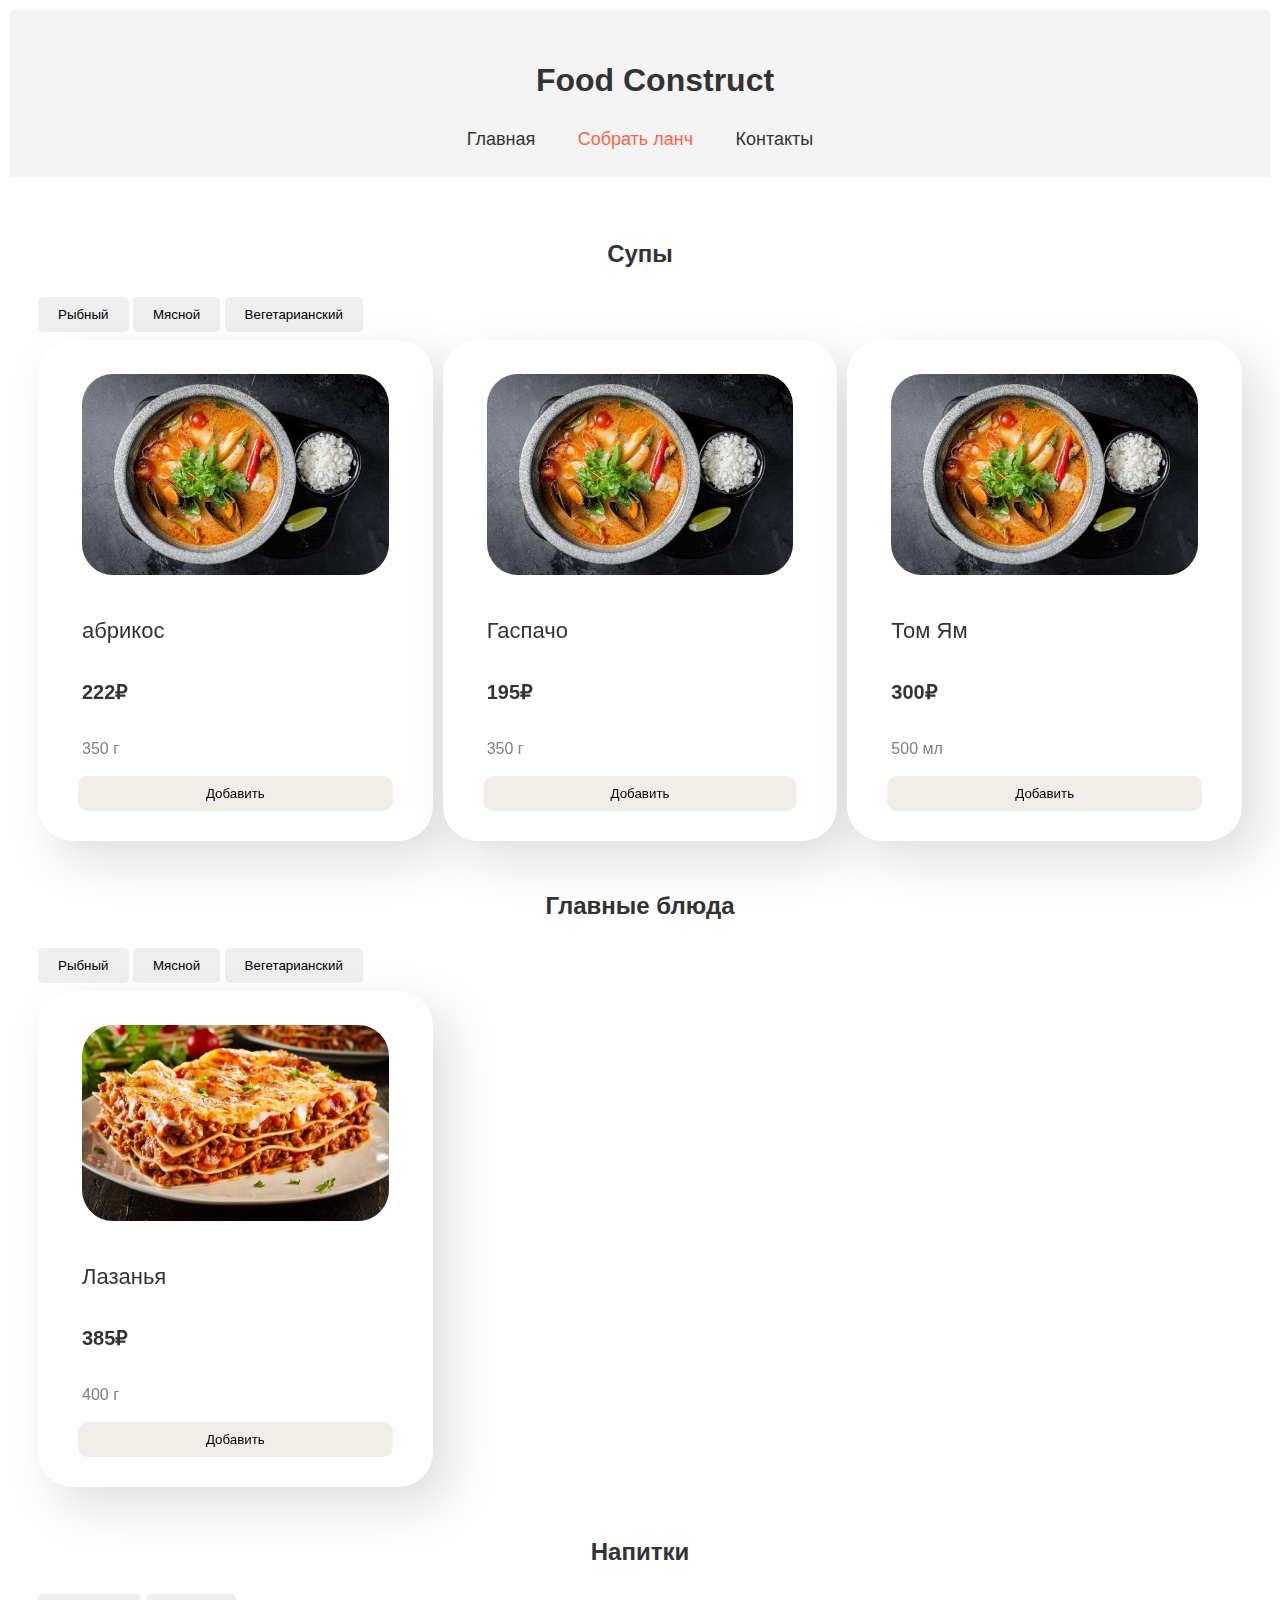
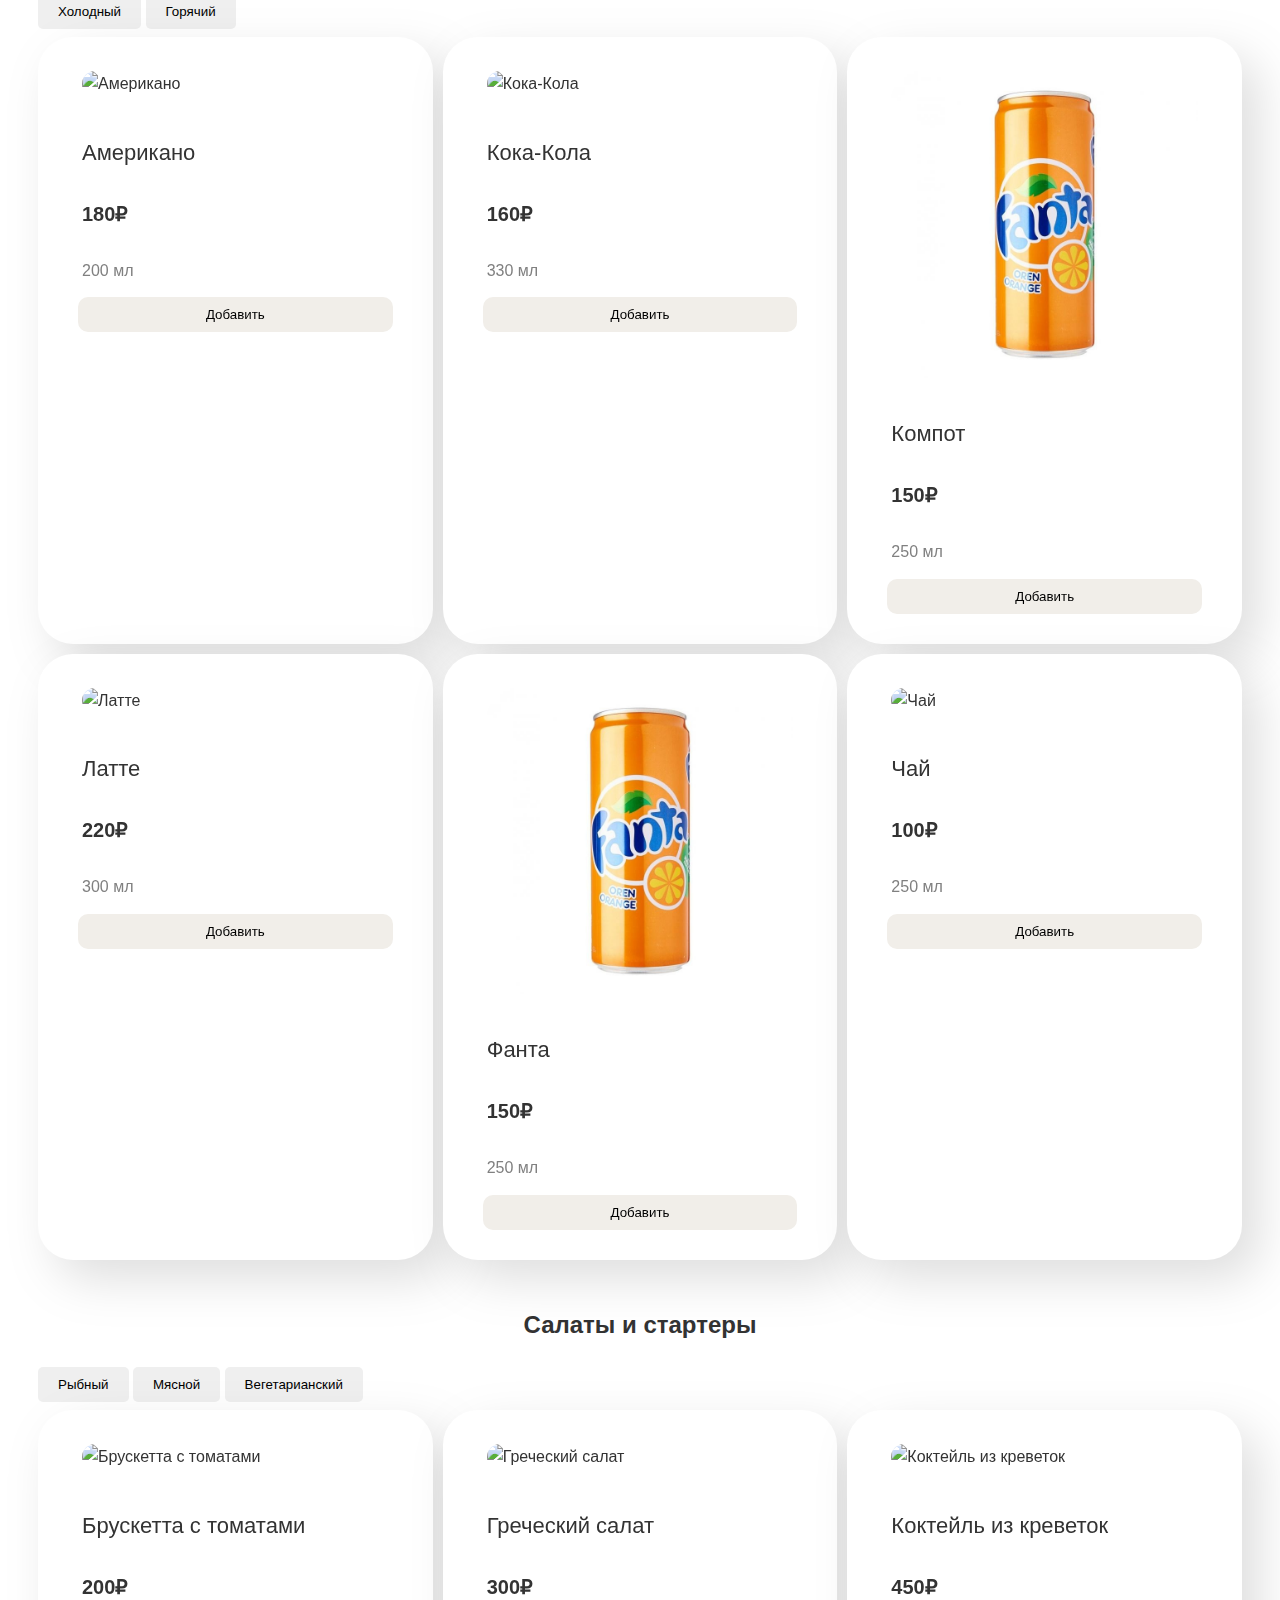
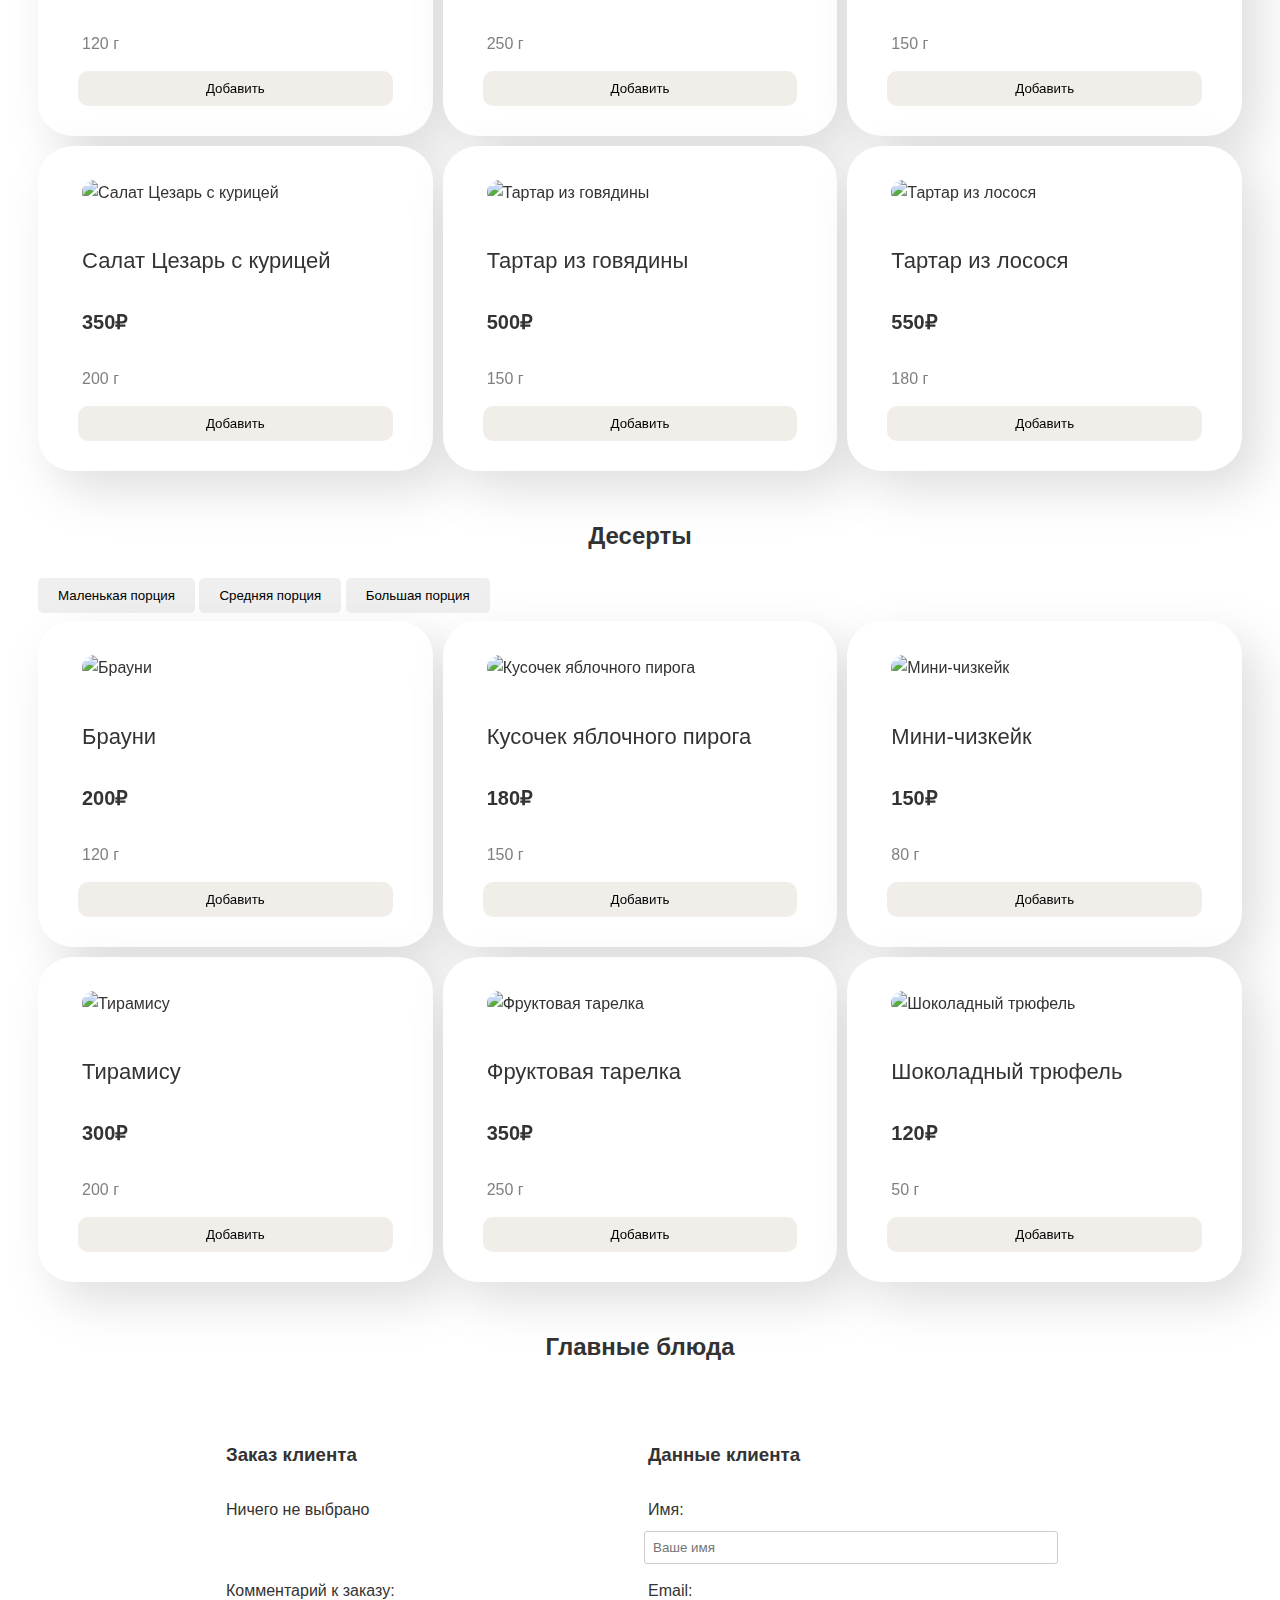
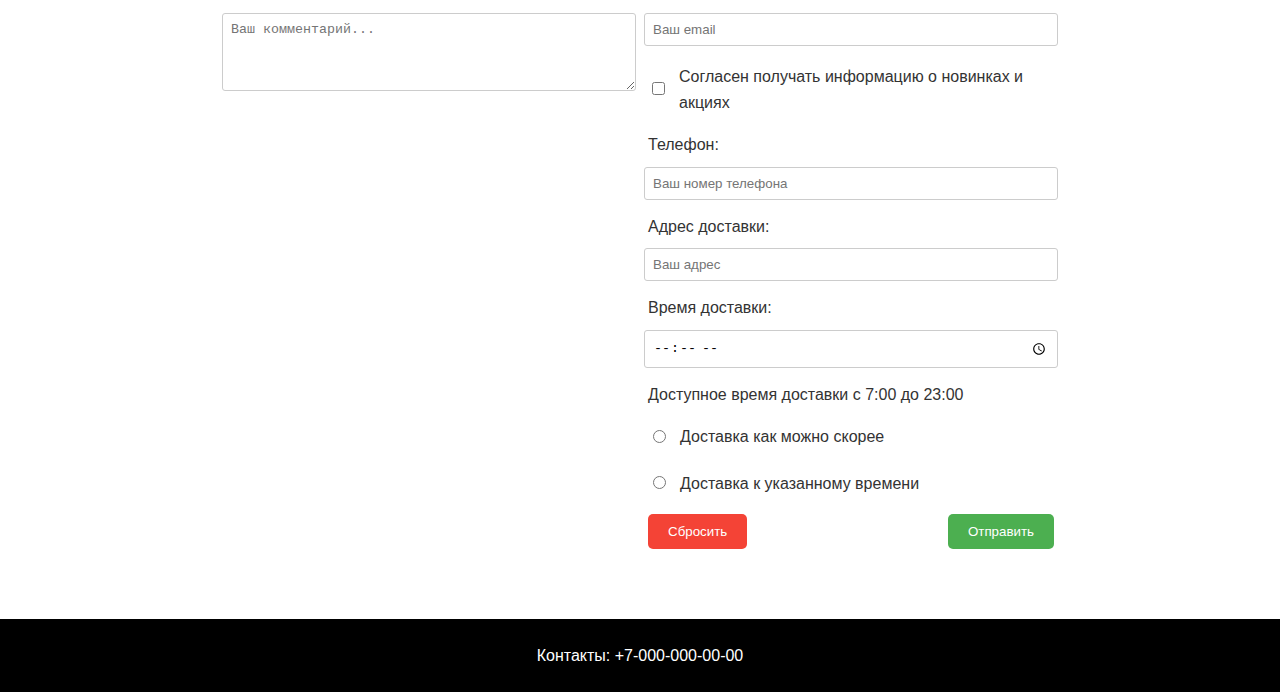
==== lunch.html @ 200b0cb9 "asd" ====
<!DOCTYPE html>
<html lang="ru">
<head>
    <meta charset="UTF-8">
    <meta name="viewport" content="width=device-width, initial-scale=1.0">
    <title>Собрать ланч - Food Construct</title>
    <link rel="stylesheet" href="./css/main.css"> <!-- Main styles -->
    <link rel="stylesheet" href="./css/lunch.css"> <!-- Additional styles for this page -->
    <link href="https://fonts.googleapis.com/css2?family=Roboto:wght@400;700&display=swap" rel="stylesheet">
</head>
<body>
    <script src="dishes.js" type="module"></script>
    <script src="lunch.js" type="module"></script>
<header>
    <h1>Food Construct</h1>
    <nav>
        <a href="index.html">Главная</a>
        <a href="lunch.html" id="active">Собрать ланч</a>
        <a href="#contacts">Контакты</a>
    </nav>
</header>

<main>
    <!-- Section with dishes -->
    <section>
        <h2>Супы</h2>
        <div id="soup-filters">
            <button class="filter-btn" data-kind="fish">Рыбный</button>
            <button class="filter-btn" data-kind="meat">Мясной</button>
            <button class="filter-btn" data-kind="veg">Вегетарианский</button>
        </div>
        <div id="soup-section" class="grid-container">
            <!-- Dishes will be dynamically inserted here -->
        </div>
    </section>

    <section>
        <h2>Главные блюда</h2>
        <div id="main-filters">
            <button class="filter-btn" data-kind="fish">Рыбный</button>
            <button class="filter-btn" data-kind="meat">Мясной</button>
            <button class="filter-btn" data-kind="veg">Вегетарианский</button>
        </div>
        <div id="main-section" class="grid-container">
            <!-- Dishes will be dynamically inserted here -->
        </div>
    </section>

    <section>
        <h2>Напитки</h2>
        <div id="drink-filters">
            <button class="filter-btn" data-kind="cold">Холодный</button>
            <button class="filter-btn" data-kind="hot">Горячий</button>
        </div>
        <div id="drink-section" class="grid-container">
            <!-- Dishes will be dynamically inserted here -->
        </div>
    </section>

    <section>
        <h2>Салаты и стартеры</h2>
        <div id="salad-starter-filters">
            <button class="filter-btn" data-kind="fish">Рыбный</button>
            <button class="filter-btn" data-kind="meat">Мясной</button>
            <button class="filter-btn" data-kind="veg">Вегетарианский</button>
        </div>
        <div id="salad-starter-section" class="grid-container">
            <!-- Dishes will be dynamically inserted here -->
        </div>
    </section>

    <section>
        <h2>Десерты</h2>
        <div id="dessert-filters">
            <button class="filter-btn" data-kind="small">Маленькая порция</button>
            <button class="filter-btn" data-kind="medium">Средняя порция</button>
            <button class="filter-btn" data-kind="large">Большая порция</button>
        </div>
        <div id="dessert-section" class="grid-container">
            <!-- Dishes will be dynamically inserted here -->
        </div>
    </section>

    <section>
        <h2>Главные блюда</h2>
        <div class="order-container">
            <form action="https://httpbin.org/post" method="POST">
                <div class="form-row">
                 <!-- Блок с заказом клиента -->
                    <div class="form-section">
                        <h3>Заказ клиента</h3>
                        <div id="empty-message">Ничего не выбрано</div>
                        <div class="form-section">
                            <label id="souplabel1">Суп</label>
                            <label id="souplabel">Блюдо не выбрано</label>
                         </div>
                        <div class="order-category">
                            <label id="mainlabel1">Главное</label>
                            <label id="mainlabel">Блюдо не выбрано</label>
                        </div>
                        <div class="order-category">
                            <label id="drinklabel1">Напиток</label>
                            <label id="drinklabel">Блюдо не выбрано</label>
                        </div>
                        <div class="order-category">
                            <label id="saladstarterlabel1">Салаты и Стартеры</label>
                            <label id="saladstarterlabel">Блюдо не выбрано</label>
                        </div>
                        <div class="order-category">
                            <label id="dessertlabel1">Десерты</label>
                            <label id="dessertlabel">Блюдо не выбрано</label>
                        </div>
                        <div class="order-summary">
                            <label id="totallabel">0₽</label>
                        </div>
                        <label for="comment">Комментарий к заказу:</label>
                        <textarea id="comment" name="comment" rows="4" placeholder="Ваш комментарий..."></textarea>
                    </div>            
           
                    <!-- Блок с данными клиента -->
                    <div class="form-section">
                        <h3>Данные клиента</h3>
                        
                        <label for="name">Имя:</label>
                        <input type="text" id="name" name="name" placeholder="Ваше имя" required>
                        
                        <label for="email">Email:</label>
                        <input type="email" id="email" name="email" placeholder="Ваш email" required>
        
                        <div class="checkbox-group">
                            <input type="checkbox" id="subscribe" name="subscribe">
                            <label for="subscribe">Согласен получать информацию о новинках и акциях</label>
                        </div>
        
                        <label for="phone">Телефон:</label>
                        <input type="tel" id="phone" name="phone" placeholder="Ваш номер телефона" required>
        
                        <label for="address">Адрес доставки:</label>
                        <input type="text" id="address" name="address" placeholder="Ваш адрес" required>
        
                        <label for="delivery_time">Время доставки:</label>
                        <input type="time" id="delivery_time" name="delivery_time">
                        <label for="delivery_time-limit">Доступное время доставки с 7:00 до 23:00</label>
                        <div class="checkbox-group">
                            <input type="radio" id="immediate" name="delivery_option" value="immediate" required>
                            <label for="immediate">Доставка как можно скорее</label>
                        </div>
        
                        <div class="checkbox-group">
                            <input type="radio" id="specific_time" name="delivery_option" value="specific" required>
                            <label for="specific_time">Доставка к указанному времени</label>
                        </div>
                        <!-- Кнопки -->
                        <div class="form-buttons">
                            <button type="reset" id="resetbutton">Сбросить</button>
                            <button type="submit">Отправить</button>
                        </div>
                    </div>
                </div>    
            </form>
        </div>
    </section>
</main>

<footer id="contacts">
    <p>Контакты: +7-000-000-00-00</p>
</footer>

</body>
</html>
---- css/main.css ----
/* Apply universal settings */
* {
    box-sizing: border-box;

    padding: 4px;
}
html{
    margin: 0px;
    padding: 0px;
}

/* Body settings */
body {
    font-family: 'Open Sans', sans-serif;
    font-size: 16px;
    color: #333;
    line-height: 1.6;
    margin: 0px;
    padding: 0px;
}

/* Header styling */
header {
    background-color: #f4f4f4;
    padding: 20px;
    text-align: center;
    margin: 10px;
}

header h1 {
    margin-bottom: 10px;
}

nav a {
    margin: 0 15px;
    text-decoration: none;
    font-size: 18px;
    color: #333;
}

nav a:hover {
    color: #ff6347;
}

/* Main content styling */
main {
    padding: 10px;
    margin: 10px;
}

/* Section styling */
section {
    margin-bottom: 40px;
    margin: 10px;
}
h1 {
    margin-left :30px;
}
 #active {
    color: tomato;
 }

h2 {
    margin-bottom: 15px;
}

/* Image styling */
img {
    width: 100%;
    height: auto;
    margin-bottom: 20px;
}

/* Table styling */
table {
    width: 100%;
    border-collapse: collapse;
}

th, td {
    padding: 10px;
    border: 1px solid #ddd;
    text-align: left;
}

th {
    background-color: #f4f4f4;
}

/* Footer styling */
footer {
    background-color: black;
    color: white;
    text-align: center;

}


footer a {
    color: white;
    text-decoration: none;
}

footer a:hover {
    text-decoration: underline;
}

/* Adaptation for screen widths ≤ 800px */
@media (max-width: 800px) {

  }

  /* Adaptation for screen widths ≤ 600px */
@media (max-width: 600px) {
    h1 {
        text-align: center; 
    }

    nav h3 {
        flex-direction: column; 
        align-items: center; 
    }

    nav a {
        font-size: 16pt; 
    }

    table {
        font-size: calc(100% - 2px); 
    }
}

 /* Adaptation for screen widths ≤ 400px */
@media (max-width: 400px) {
    table {
        font-size: calc(100% - 4px); 
    }
}
---- css/lunch.css ----
/* Grid for dishes */
.grid-container {
  display: grid;
  grid-template-columns: repeat(3, 1fr);
  gap: 10px;
}

/* Styles for individual dish */
.dish {
  display: flex;
  flex-direction: column;
  padding: 30px 40px;
  background-color: white;
  border-radius: 35px;
  cursor: pointer;
  filter: drop-shadow(17px 19px 24px rgba(0, 0, 0, 0.13));
  transition: border 0.3s, background-color 0.3s;
}

.dish img {
  width: 100%;
  border-radius: 35px;
}

.dish p {
  margin: 10px 0;
}

.dish .price {
  font-size: 20px;
  font-weight: bold;
}

.dish .name {
  font-size: 22px;
}

.dish .weight {
  color: gray;
}

.dish button {
  background-color: #f1eee9;
  padding: 10px 30px;
  border-radius: 10px;
  cursor: pointer;
  border: none;
}

.dish:hover {
  border: 2px solid tomato;
}

.dish:hover button {
  background-color: tomato;
}

/* Adaptation for screen widths ≤ 800px */
@media (max-width: 800px) {
  .grid-container {
      grid-template-columns: repeat(2, 1fr);
  }
}

/* Adaptation for screen widths ≤ 600px */
@media (max-width: 600px) {
  .grid-container {
      grid-template-columns: 1fr;
  }
}

/*----ORDER----*/
.order-container {
  max-width: 900px;
  margin: 0 auto;
  padding: 20px;
  border-radius: 5px;
}

h2 {
  text-align: center;
}

.form-row {
  display: flex;
  justify-content: space-between;
}

.form-section {
  flex: 1;
}

label {
  display: block;
  margin-bottom: 5px;
}

input, select, textarea {
  width: 100%;
  padding: 8px;
  margin-bottom: 10px;
  border: 1px solid #ccc;
  border-radius: 3px;
}

.checkbox-group {
  display: flex;
  align-items: center;
}

.checkbox-group input {
  width: auto;
  margin-right: 10px;
}

.form-buttons {
  display: flex;
  justify-content: space-between;
}

button {
  padding: 10px 20px;
  border: none;
  border-radius: 5px;
  cursor: pointer;
}

button[type="reset"] {
  background-color: #f44336;
  color: white;
}

button[type="submit"] {
  background-color: #4CAF50;
  color: white;
}

/* Медиа-запрос для экранов шириной <= 600px */
@media (max-width: 600px) {
  .form-row {
      flex-direction: column; /* Размещаем блоки вертикально */
  }
}
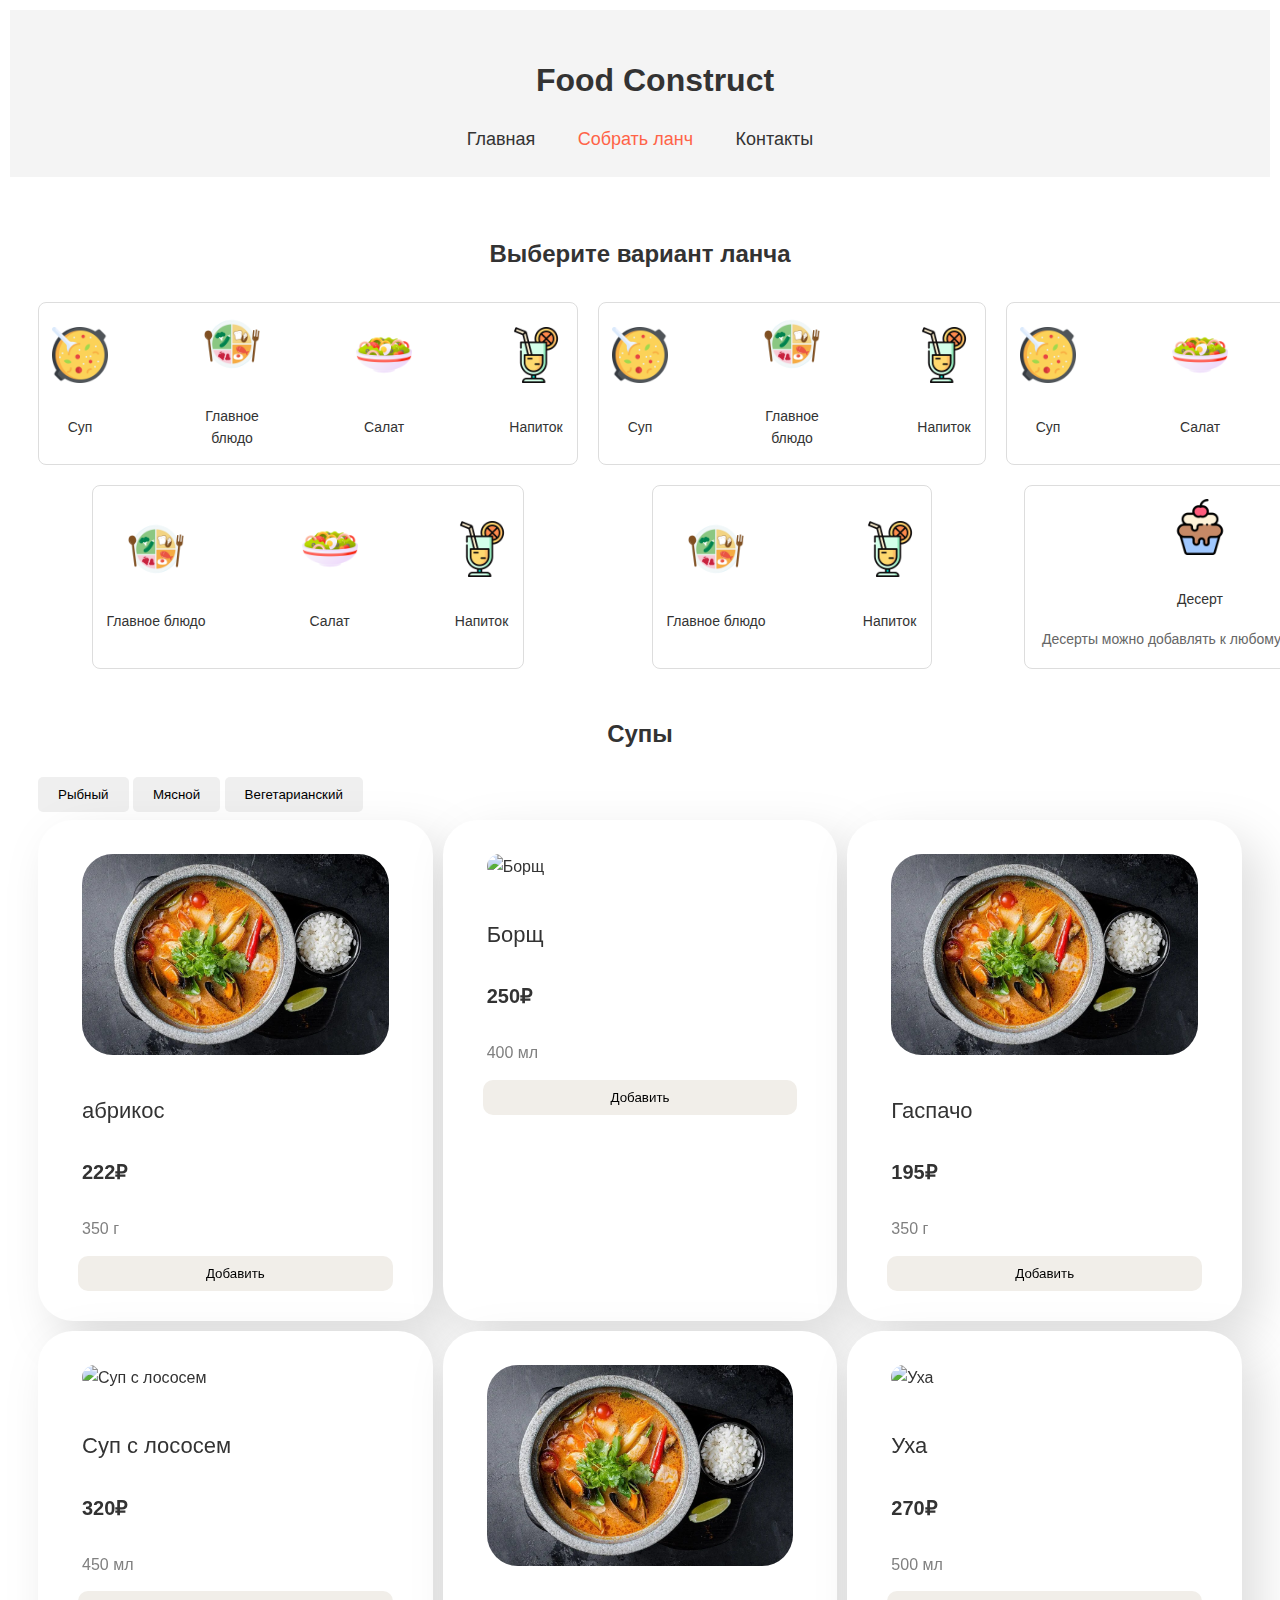
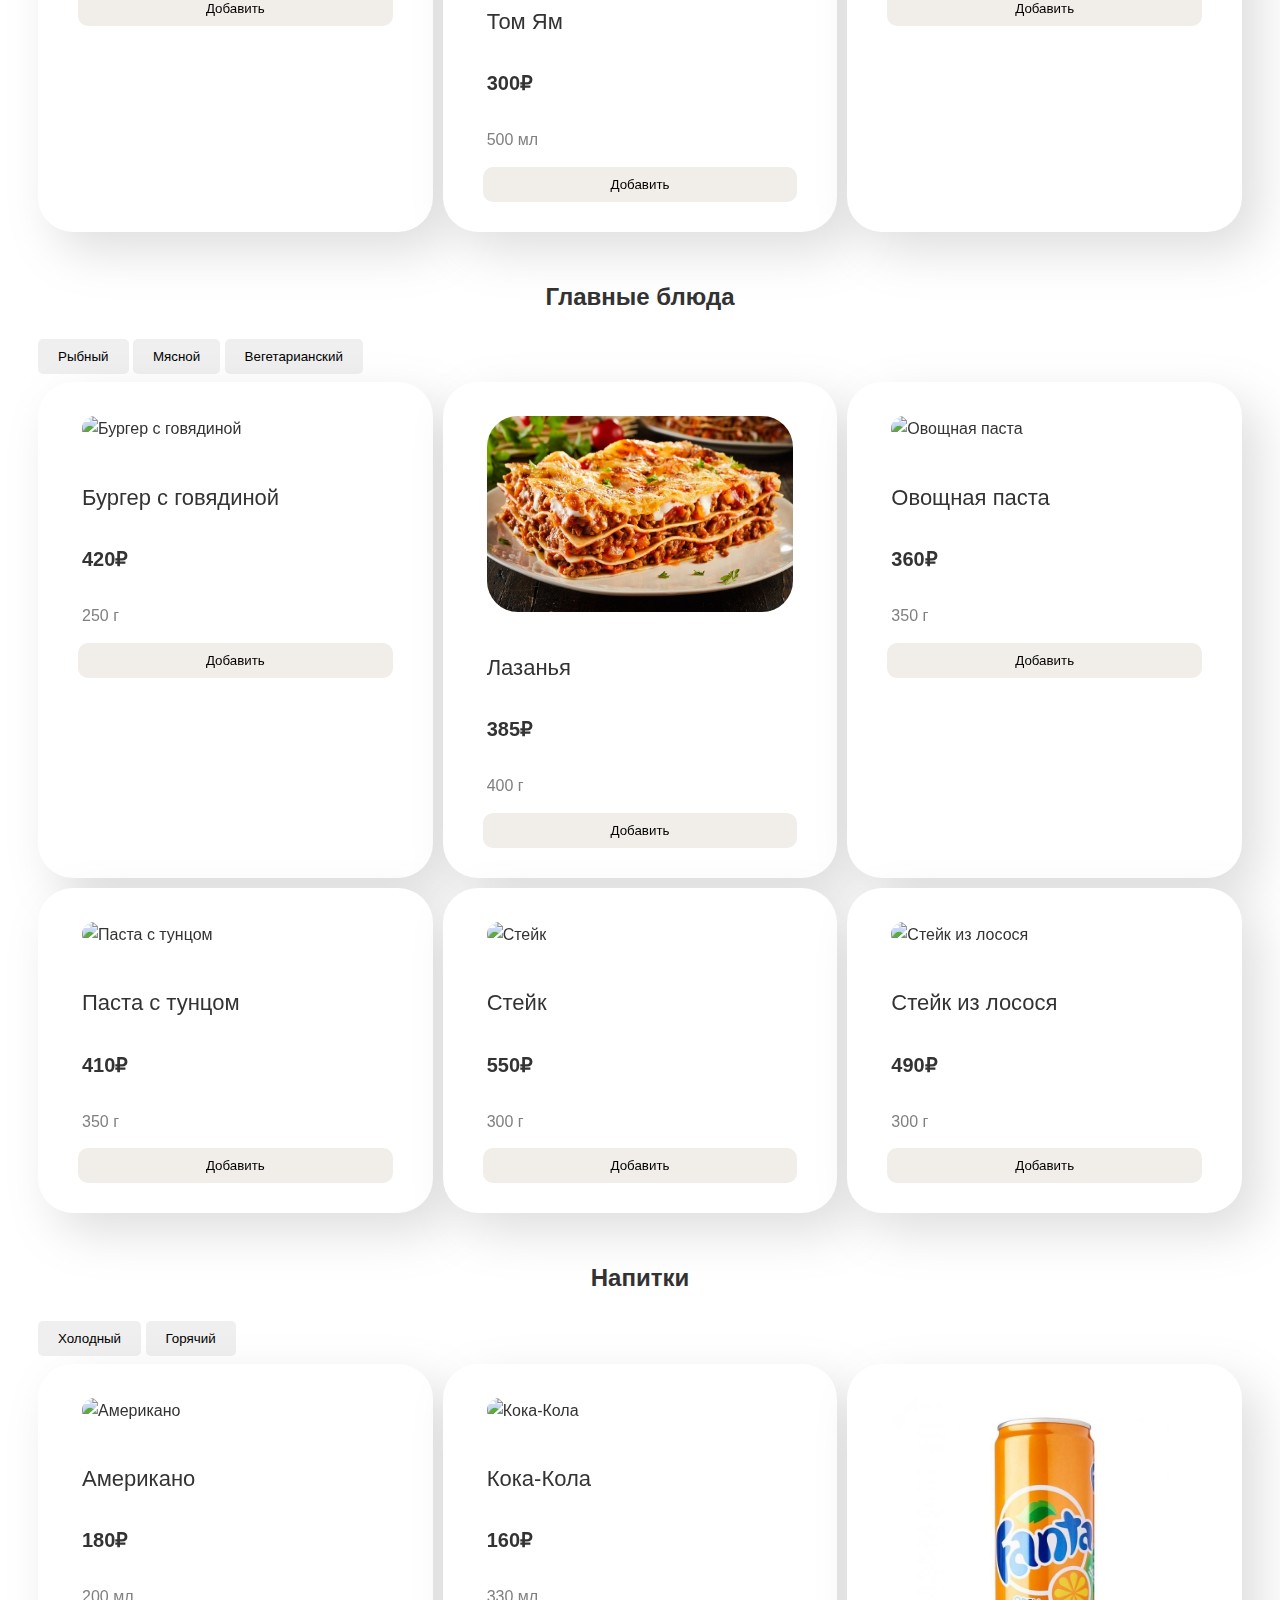
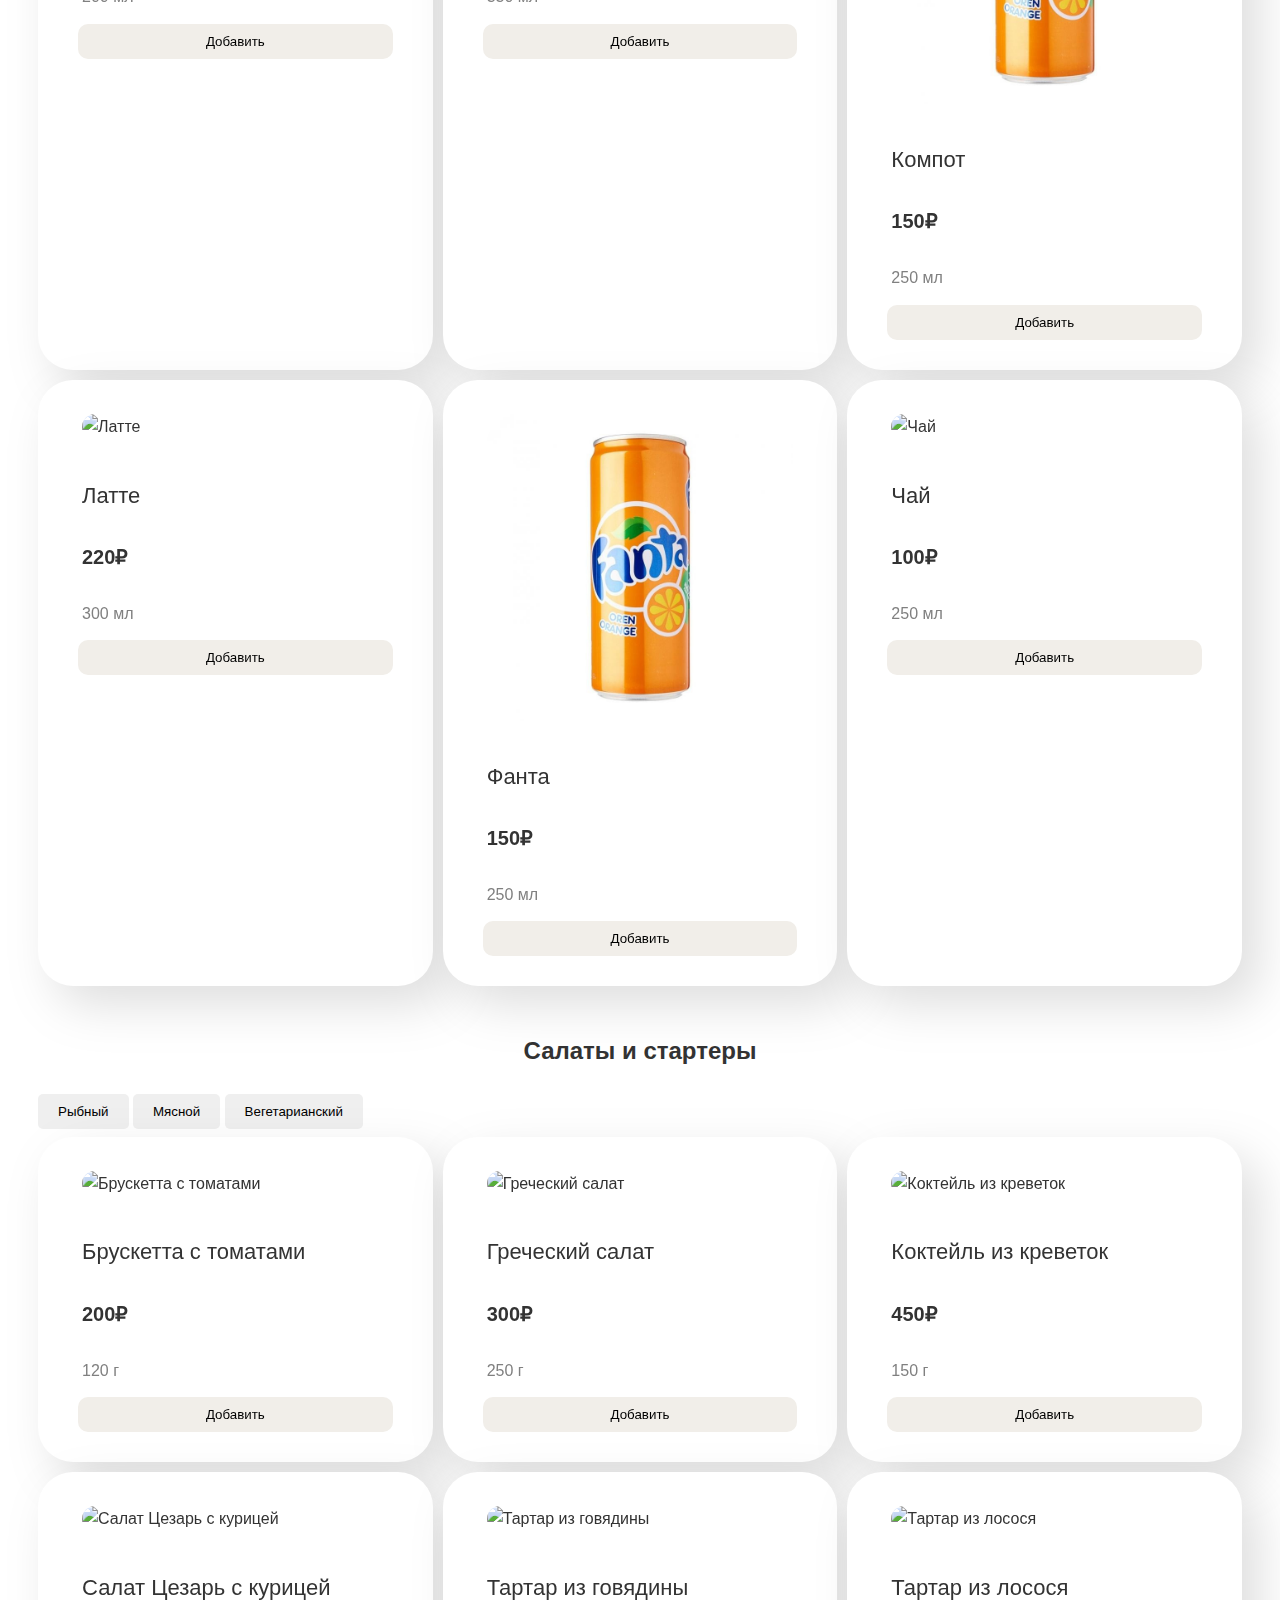
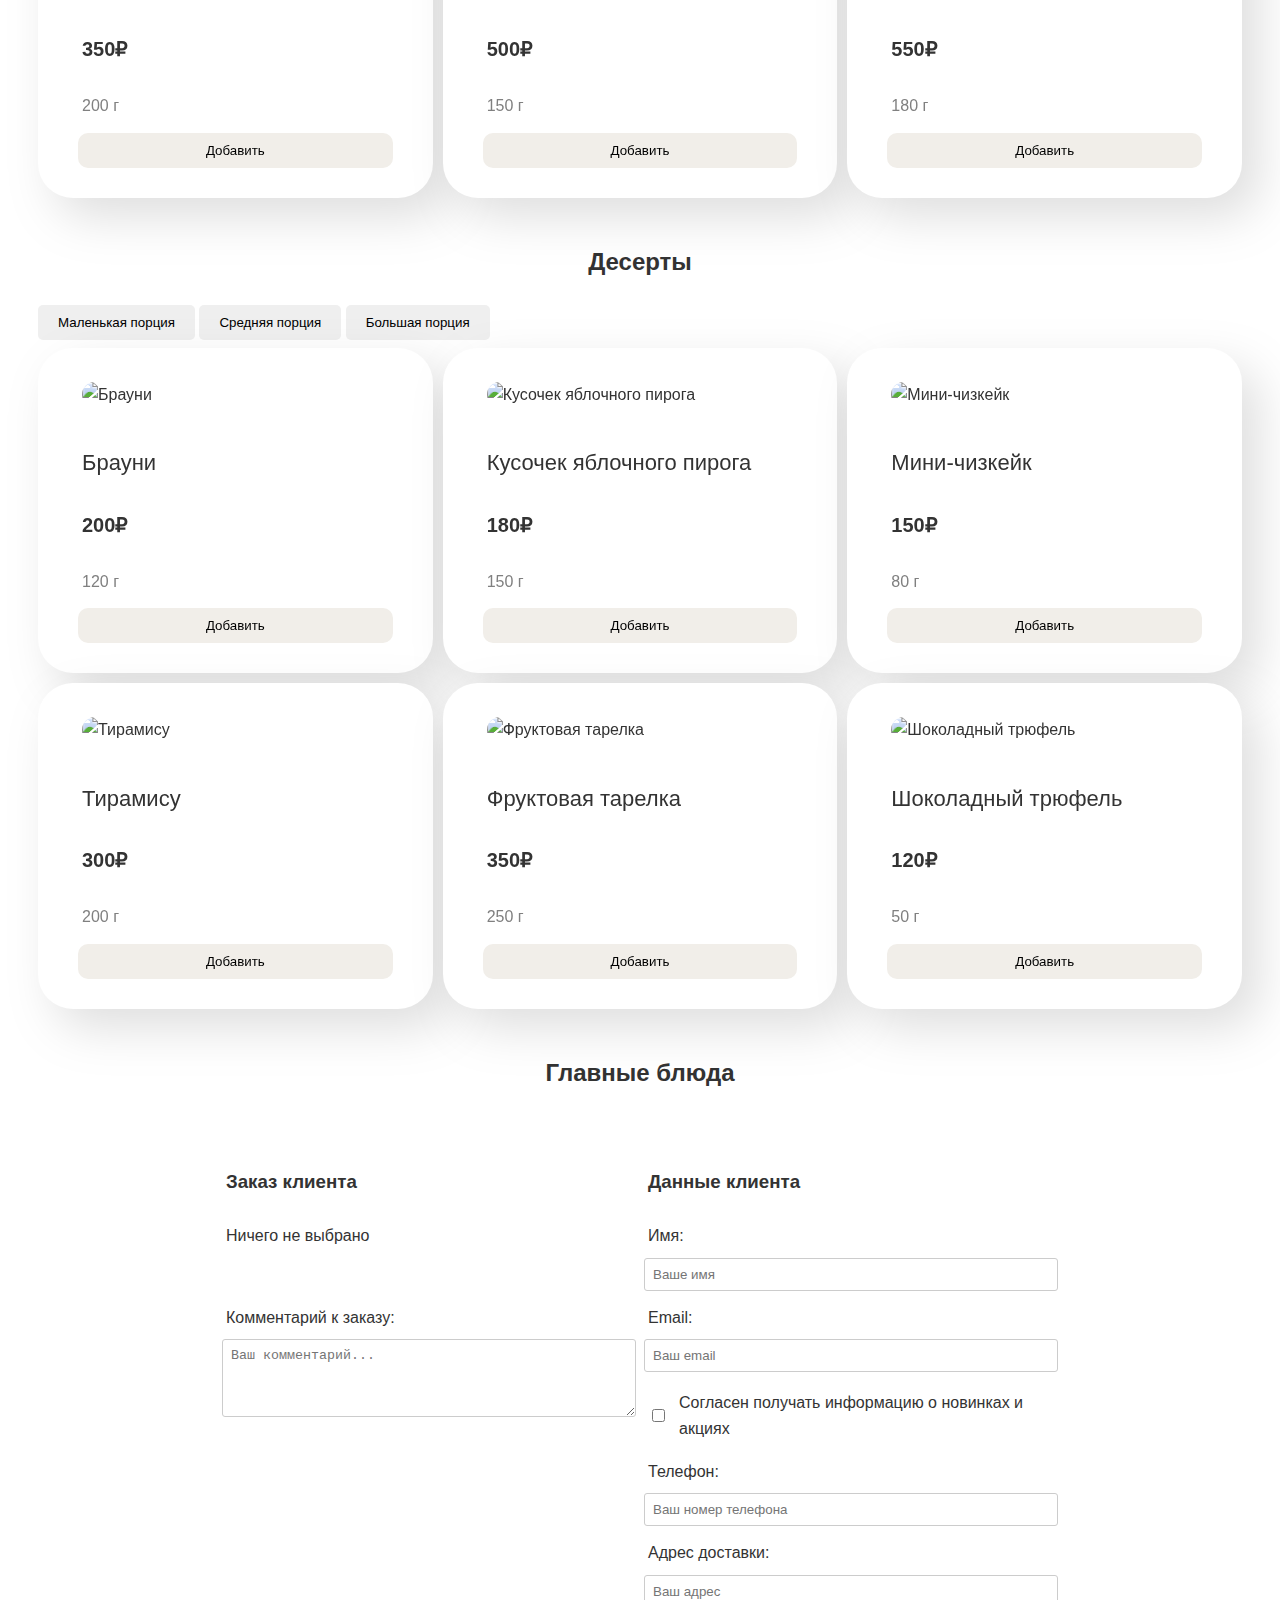
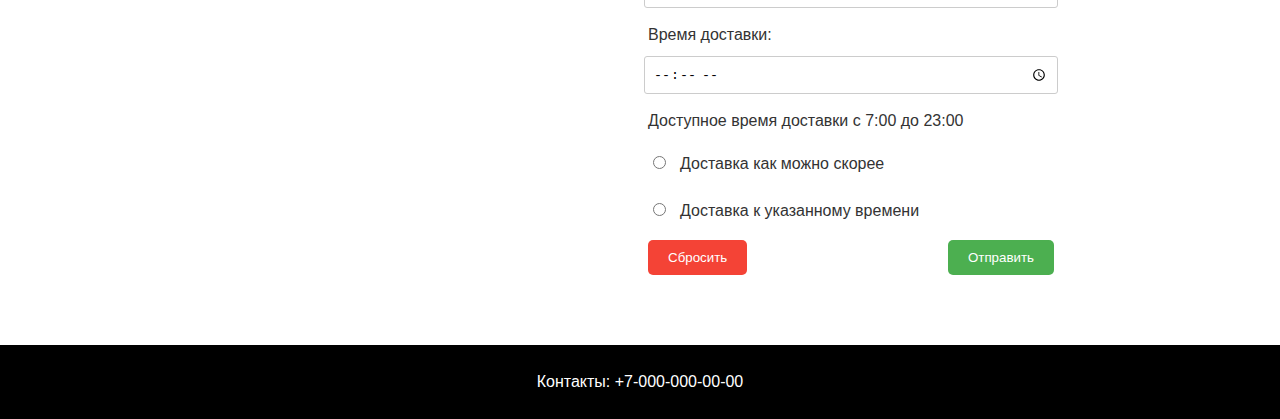
==== commit e29aeb66: "asd" ====
--- a/lunch.html
+++ b/lunch.html
@@ -6,11 +6,12 @@
     <title>Собрать ланч - Food Construct</title>
     <link rel="stylesheet" href="./css/main.css"> <!-- Main styles -->
     <link rel="stylesheet" href="./css/lunch.css"> <!-- Additional styles for this page -->
+    <link rel="stylesheet" href="./css/lunch_combo.css">
     <link href="https://fonts.googleapis.com/css2?family=Roboto:wght@400;700&display=swap" rel="stylesheet">
 </head>
 <body>
-    <script src="dishes.js" type="module"></script>
-    <script src="lunch.js" type="module"></script>
+    <script src="./dishes.js" type="module"></script>
+    <script src="./lunch.js" type="module"></script>
 <header>
     <h1>Food Construct</h1>
     <nav>
@@ -21,6 +22,102 @@
 </header>
 
 <main>
+
+    <section id="lunch-options">
+        <h2 class="lunch-text">Выберите вариант ланча</h2>
+        <!-- Grid-контейнер с вариантами ланчей -->
+        <div class="lunch-options-grid">
+          <!-- Вариант ланча 1 -->
+          <div class="lunch-option">
+            <div class="dish-option">
+              <img src="./images/hot_dish.png" alt="Суп">
+              <p>Суп</p>
+            </div>
+            <div class="dish-option">
+              <img src="../images/main_dish.png" alt="Главное блюдо">
+              <p>Главное блюдо</p>
+            </div>
+            <div class="dish-option">
+              <img src="../images/veg_dish.png" alt="Салат">
+              <p>Салат</p>
+            </div>
+            <div class="dish-option">
+              <img src="../images/drink_dish.png" alt="Напиток">
+              <p>Напиток</p>
+            </div>
+          </div>
+  
+          <!-- Вариант ланча 2 -->
+          <div class="lunch-option">
+            <div class="dish-option">
+              <img src="./images/hot_dish.png" alt="Суп">
+              <p>Суп</p>
+            </div>
+            <div class="dish-option">
+              <img src="./images/main_dish.png" alt="Главное блюдо">
+              <p>Главное блюдо</p>
+            </div>
+            <div class="dish-option">
+              <img src="./images/drink_dish.png" alt="Напиток">
+              <p>Напиток</p>
+            </div>
+          </div>
+          <!-- Вариант ланча 3 -->
+          <div class="lunch-option">
+            <div class="dish-option">
+              <img src="./images/hot_dish.png" alt="Суп">
+              <p>Суп</p>
+            </div>
+            <div class="dish-option">
+              <img src="./images/veg_dish.png" alt="Салат">
+              <p>Салат</p>
+            </div>
+            <div class="dish-option">
+              <img src="./images/drink_dish.png" alt="Напиток">
+              <p>Напиток</p>
+            </div>
+          </div>
+          <!-- Вариант ланча 4 -->
+          <div class="lunch-option">
+            <div class="dish-option">
+              <img src="./images/main_dish.png" alt="Главное блюдо">
+              <p>Главное блюдо</p>
+            </div>
+            <div class="dish-option">
+              <img src="./images/veg_dish.png" alt="Салат">
+              <p>Салат</p>
+            </div>
+            <div class="dish-option">
+              <img src="./images/drink_dish.png" alt="Напиток">
+              <p>Напиток</p>
+            </div>
+          </div>
+          <!-- Вариант ланча 5 -->
+          <div class="lunch-option">
+            <div class="dish-option">
+              <img src="./images/main_dish.png" alt="Главное блюдо">
+              <p>Главное блюдо</p>
+            </div>
+            <div class="dish-option">
+              <img src="./images/drink_dish.png" alt="Напиток">
+              <p>Напиток</p>
+            </div>
+          </div>
+          <!-- Вариант ланча 6 -->
+          <div class="lunch-option">
+            <div class="dish-option">
+              <img src="./images/desert_dish.png" alt="Главное блюдо">
+              <p>Десерт</p>
+              <div class="dessert-info">
+                <p>Десерты можно добавлять к любому виду ланча</p>
+              </div>
+            </div>
+          </div>
+  
+        </div>
+  
+    </section>
+
     <!-- Section with dishes -->
     <section>
         <h2>Супы</h2>
--- a/css/main.css
+++ b/css/main.css
@@ -1,7 +1,6 @@
 /* Apply universal settings */
 * {
     box-sizing: border-box;
-
     padding: 4px;
 }
 html{
--- a/css/lunch.css
+++ b/css/lunch.css
@@ -68,7 +68,12 @@
       grid-template-columns: 1fr;
   }
 }
-
+/* Медиа-запрос для экранов шириной <= 600px */
+@media (max-width: 600px) {
+  .form-row {
+      flex-direction: column; /* Размещаем блоки вертикально */
+  }
+}
 /*----ORDER----*/
 .order-container {
   max-width: 900px;
@@ -135,10 +140,5 @@
   color: white;
 }
 
-/* Медиа-запрос для экранов шириной <= 600px */
-@media (max-width: 600px) {
-  .form-row {
-      flex-direction: column; /* Размещаем блоки вертикально */
-  }
-}
 
+
--- a/css/lunch_combo.css
+++ b/css/lunch_combo.css
@@ -0,0 +1,132 @@
+/* Контейнер для всех вариантов ланчей */
+.lunch-options-grid {
+    display: grid;
+    grid-template-columns: repeat(3, 1fr); /* Сетка из 3 колонок */
+    gap: 20px; /* Расстояние между блоками */
+    justify-items: center; /* Центрирование блоков в сетке */
+    margin-top: 20px;
+}
+
+/* Блок каждого варианта ланча */
+.lunch-option {
+    display: flex;
+    align-items: center;
+    gap: 80px; /* Расстояние между блюдами */
+    padding: 5px;
+    border: 1px solid #ddd;
+    border-radius: 8px;
+}
+.lunch-text {
+    text-align: center;
+}
+
+/* Блок для каждого блюда */
+.dish-option {
+    display: flex;
+    flex-direction: column; /* Вертикальное расположение иконки и подписи */
+    align-items: center;
+    text-align: center;
+}
+
+/* Изображения блюд */
+.dish-option img {
+    width: 64px; /* Фиксированный размер изображений */
+    height: 64px;
+    transition: transform 0.3s ease;
+}
+
+.dish-option img:hover {
+    transform: scale(1.2); /* Увеличение изображения при наведении */
+}
+
+/* Подпись под изображением */
+.dish-option p {
+    margin-top: 5px;
+    margin-bottom: 1px;
+    font-size: 14px;
+}
+
+/* Информация о десертах */
+.dessert-info p {
+    font-size: 14px;
+    text-align: center;
+    color: #666;
+}
+/* CSS для уведомлений*/
+#notification-text{
+    margin-bottom: 30px;
+    margin-top: 20px;
+    white-space: pre-line;
+}
+
+#notification {
+    position: fixed;
+    top: 50%;
+    left: 50%;
+    transform: translate(-50%, -50%);
+    background-color: rgba(0, 0, 0, 0.7);
+    padding: 20px;
+    border-radius: 5px;
+    z-index: 1000;
+    color: white;
+    text-align: center; /* Центрирование текста */
+}
+
+#notification.hidden {
+    display: none;
+}
+
+#notification-button {
+    /* Стили для кнопки */
+    padding: 10px 20px;
+    border: none;
+    border-radius: 5px;
+    background-color: #4CAF50; /* Зеленый */
+    color: white;
+    cursor: pointer;
+    transition: background-color 0.3s ease, color 0.3s ease; /* Плавный переход */
+}
+#notification-button:hover {
+    background-color: #3e8e41; /* Более темный зеленый при наведении */
+}
+/* style.css */
+#notification {
+    max-width: 90%; /* Адаптивная ширина */
+    box-sizing: border-box;  /* Чтобы padding не увеличивал общую ширину */
+}
+
+body.noscroll { /* Новый стиль для body */
+    overflow: hidden; /* Отключаем прокрутку */
+}
+
+
+/* Медиа-запрос для экранов шириной 800px и меньше */
+@media (max-width: 800px) {
+    .lunch-options-grid {
+        grid-template-columns: 1fr; /* Одна колонка */
+        gap: 10px;
+    }
+    .lunch-option {
+        flex-direction: column; /* Вертикальное расположение блюд */
+        gap: 20px;
+    }
+}
+
+/* Медиа-запрос для экранов шириной 600px и меньше */
+@media (max-width: 600px) {
+    .lunch-options-grid {
+        grid-template-columns: 1fr; /* Одна колонка */
+        gap: 8px;
+    }
+    .lunch-option {
+        flex-direction: column; /* Вертикальное расположение блюд */
+        gap: 15px;
+    }
+    .dish-option img {
+        width: 48px; /* Уменьшенные изображения */
+        height: 48px;
+    }
+    .dish-option p {
+        font-size: 12px; /* Меньший шрифт */
+    }
+}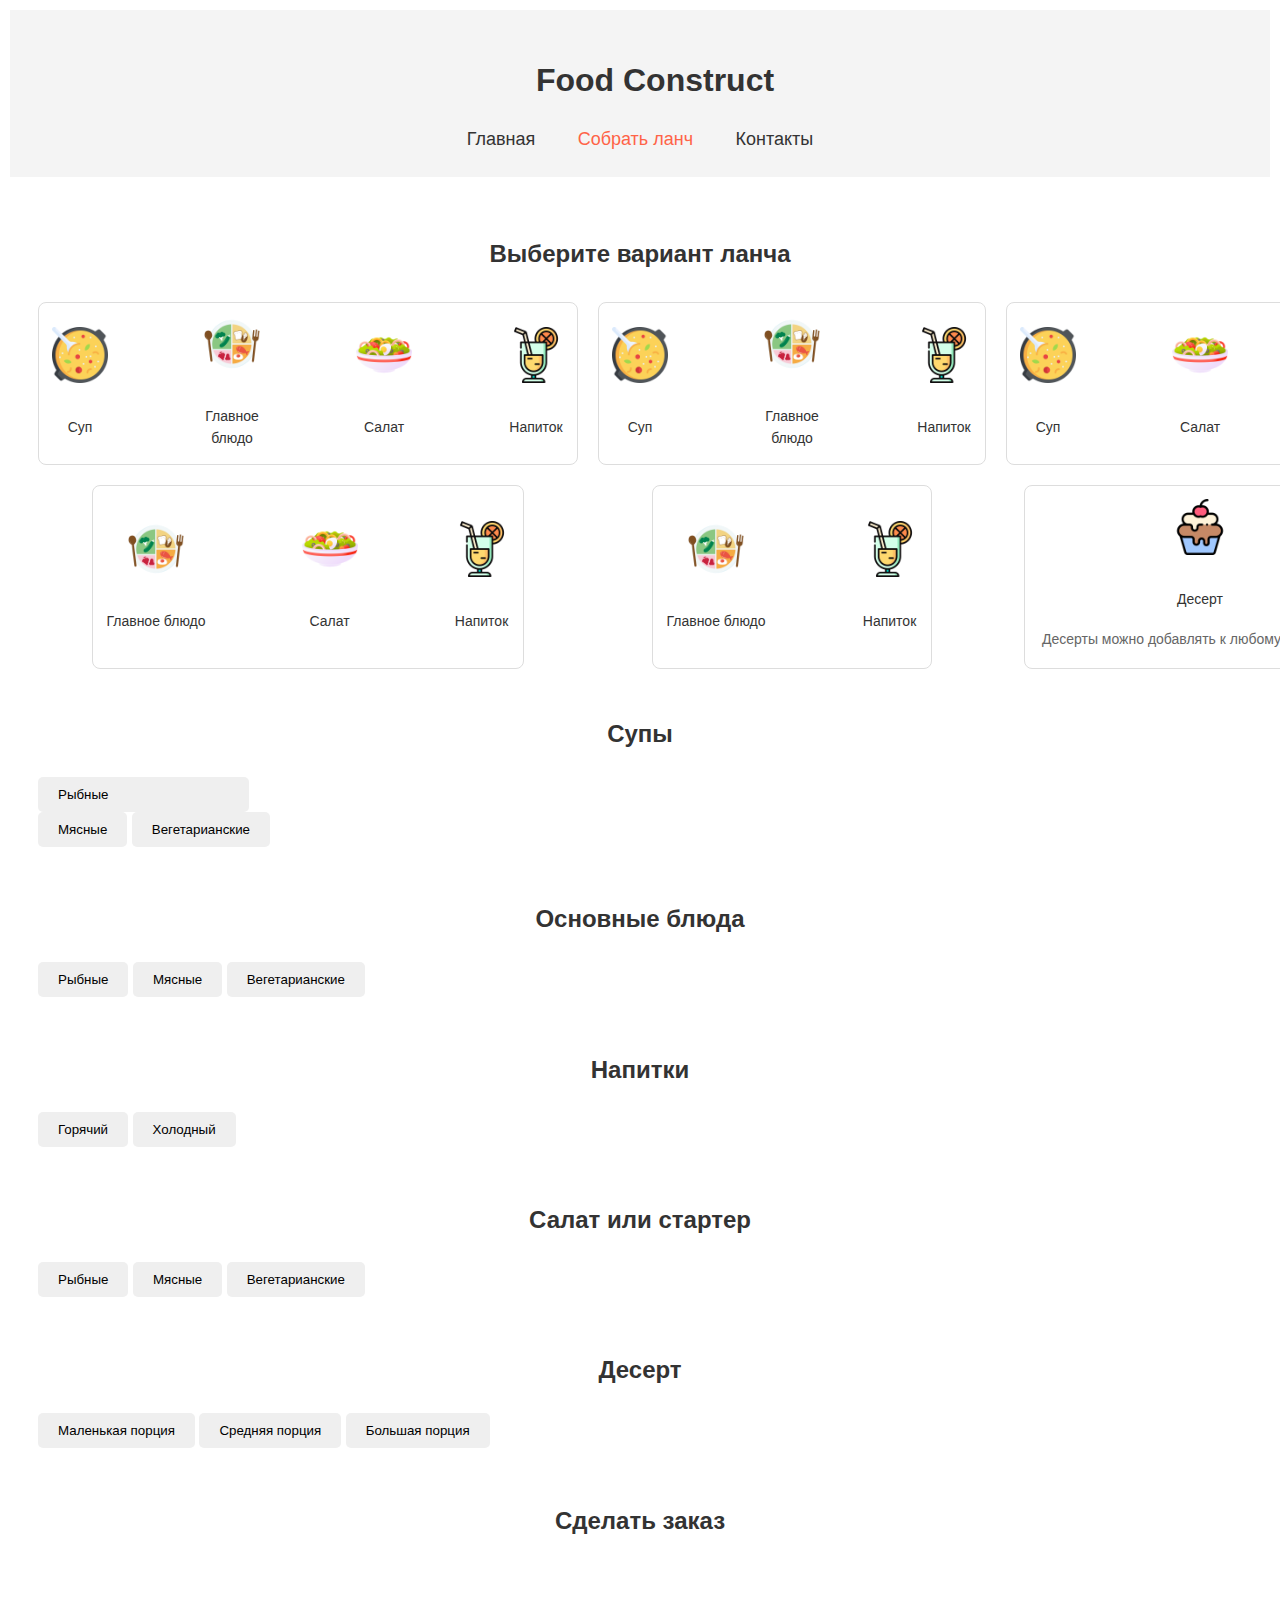
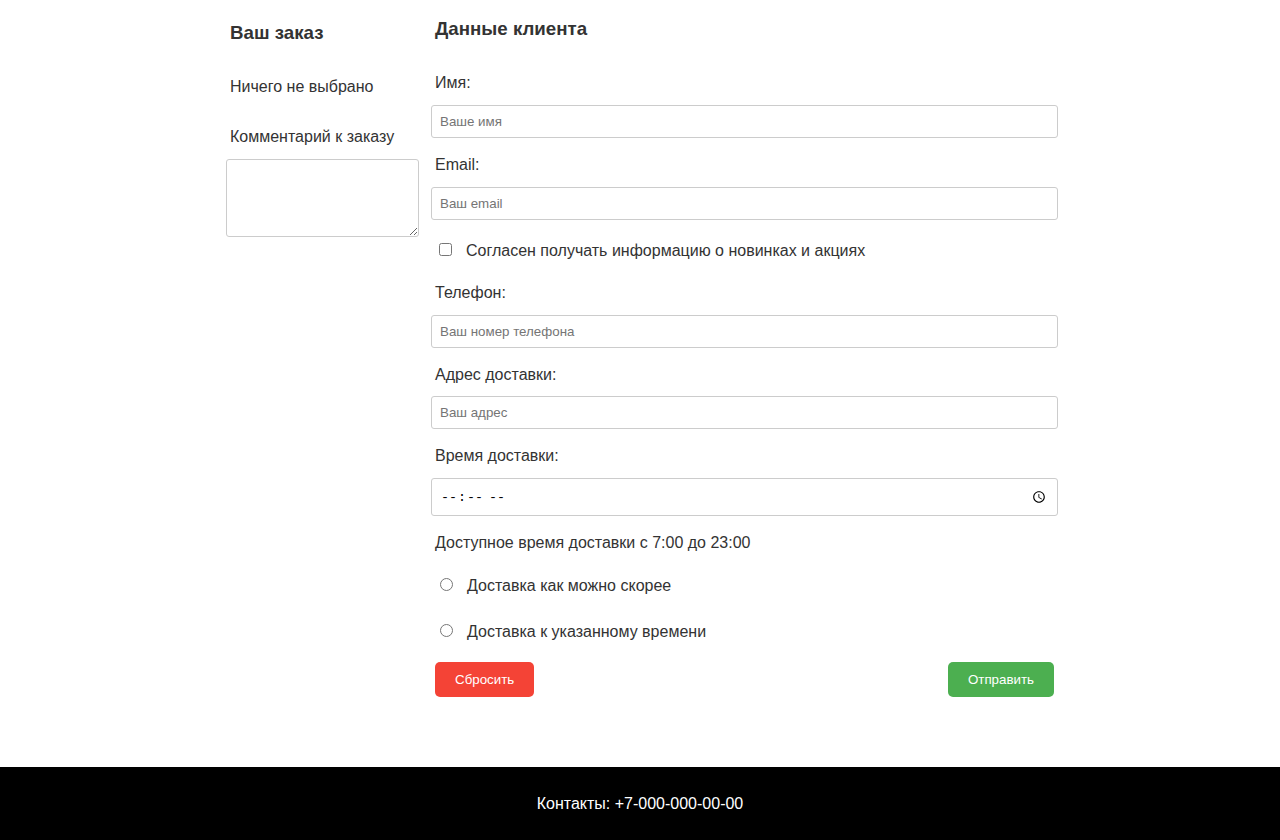
==== commit 3fc7c369: "lab6" ====
--- a/lunch.html
+++ b/lunch.html
@@ -8,10 +8,11 @@
     <link rel="stylesheet" href="./css/lunch.css"> <!-- Additional styles for this page -->
     <link rel="stylesheet" href="./css/lunch_combo.css">
     <link href="https://fonts.googleapis.com/css2?family=Roboto:wght@400;700&display=swap" rel="stylesheet">
+    <script src="./test.js" type="text/javascript"></script>
+    <script src="./test2.js" type="text/javascript"></script>
 </head>
 <body>
-    <script src="./dishes.js" type="module"></script>
-    <script src="./lunch.js" type="module"></script>
+  <!-- <script src="./dishes.js" type="module"></script> --> 
 <header>
     <h1>Food Construct</h1>
     <nav>
@@ -119,100 +120,77 @@
     </section>
 
     <!-- Section with dishes -->
+    <section id="soups">
+        <h2>Супы</h2>
+        <div class="filters">
+          <button class="filter-btn grid-container" data-kind="fish">Рыбные</button>
+          <button class="filter-btn" data-kind="meat">Мясные</button>
+          <button class="filter-btn" data-kind="veg">Вегетарианские</button>
+        </div>
+        <div class="dishes  grid-container">
+        </div>
+      </section>
+
+      <section id="main_dishes">
+        <h2>Основные блюда</h2>
+        <div class="filters">
+          <button class="filter-btn" data-kind="fish">Рыбные</button>
+          <button class="filter-btn" data-kind="meat">Мясные</button>
+          <button class="filter-btn" data-kind="veg">Вегетарианские</button>
+        </div>
+        <div class="dishes  grid-container">
+        </div>
+      </section>
+
+      <section id="drinks">
+        <h2>Напитки</h2>
+        <div class="filters">
+          <button class="filter-btn" data-kind="hot">Горячий</button>
+          <button class="filter-btn" data-kind="cold">Холодный</button>
+        </div>
+        <div class="dishes grid-container">
+    
+        </div>
+      </section>
+
+    <section id="salad_starter">
+        <h2>Салат или стартер</h2>
+        <div class="filters">
+          <button class="filter-btn" data-kind="fish">Рыбные</button>
+          <button class="filter-btn" data-kind="meat">Мясные</button>
+          <button class="filter-btn" data-kind="veg">Вегетарианские</button>
+        </div>
+        <div class="dishes grid-container">
+        </div>
+      </section>
+
+      <section id="desert">
+        <h2>Десерт</h2>
+        <div class="filters">
+          <button class="filter-btn" data-kind="small">Маленькая порция</button>
+          <button class="filter-btn" data-kind="medium">Средняя порция</button>
+          <button class="filter-btn" data-kind="large">Большая порция</button>
+        </div>
+        <div class="dishes grid-container">
+        </div>
+      </section>
+
     <section>
-        <h2>Супы</h2>
-        <div id="soup-filters">
-            <button class="filter-btn" data-kind="fish">Рыбный</button>
-            <button class="filter-btn" data-kind="meat">Мясной</button>
-            <button class="filter-btn" data-kind="veg">Вегетарианский</button>
-        </div>
-        <div id="soup-section" class="grid-container">
-            <!-- Dishes will be dynamically inserted here -->
-        </div>
-    </section>
-
-    <section>
-        <h2>Главные блюда</h2>
-        <div id="main-filters">
-            <button class="filter-btn" data-kind="fish">Рыбный</button>
-            <button class="filter-btn" data-kind="meat">Мясной</button>
-            <button class="filter-btn" data-kind="veg">Вегетарианский</button>
-        </div>
-        <div id="main-section" class="grid-container">
-            <!-- Dishes will be dynamically inserted here -->
-        </div>
-    </section>
-
-    <section>
-        <h2>Напитки</h2>
-        <div id="drink-filters">
-            <button class="filter-btn" data-kind="cold">Холодный</button>
-            <button class="filter-btn" data-kind="hot">Горячий</button>
-        </div>
-        <div id="drink-section" class="grid-container">
-            <!-- Dishes will be dynamically inserted here -->
-        </div>
-    </section>
-
-    <section>
-        <h2>Салаты и стартеры</h2>
-        <div id="salad-starter-filters">
-            <button class="filter-btn" data-kind="fish">Рыбный</button>
-            <button class="filter-btn" data-kind="meat">Мясной</button>
-            <button class="filter-btn" data-kind="veg">Вегетарианский</button>
-        </div>
-        <div id="salad-starter-section" class="grid-container">
-            <!-- Dishes will be dynamically inserted here -->
-        </div>
-    </section>
-
-    <section>
-        <h2>Десерты</h2>
-        <div id="dessert-filters">
-            <button class="filter-btn" data-kind="small">Маленькая порция</button>
-            <button class="filter-btn" data-kind="medium">Средняя порция</button>
-            <button class="filter-btn" data-kind="large">Большая порция</button>
-        </div>
-        <div id="dessert-section" class="grid-container">
-            <!-- Dishes will be dynamically inserted here -->
-        </div>
-    </section>
-
-    <section>
-        <h2>Главные блюда</h2>
+        <h2>Сделать заказ</h2>
         <div class="order-container">
             <form action="https://httpbin.org/post" method="POST">
                 <div class="form-row">
                  <!-- Блок с заказом клиента -->
-                    <div class="form-section">
-                        <h3>Заказ клиента</h3>
-                        <div id="empty-message">Ничего не выбрано</div>
-                        <div class="form-section">
-                            <label id="souplabel1">Суп</label>
-                            <label id="souplabel">Блюдо не выбрано</label>
-                         </div>
-                        <div class="order-category">
-                            <label id="mainlabel1">Главное</label>
-                            <label id="mainlabel">Блюдо не выбрано</label>
-                        </div>
-                        <div class="order-category">
-                            <label id="drinklabel1">Напиток</label>
-                            <label id="drinklabel">Блюдо не выбрано</label>
-                        </div>
-                        <div class="order-category">
-                            <label id="saladstarterlabel1">Салаты и Стартеры</label>
-                            <label id="saladstarterlabel">Блюдо не выбрано</label>
-                        </div>
-                        <div class="order-category">
-                            <label id="dessertlabel1">Десерты</label>
-                            <label id="dessertlabel">Блюдо не выбрано</label>
-                        </div>
-                        <div class="order-summary">
-                            <label id="totallabel">0₽</label>
-                        </div>
-                        <label for="comment">Комментарий к заказу:</label>
-                        <textarea id="comment" name="comment" rows="4" placeholder="Ваш комментарий..."></textarea>
-                    </div>            
+                 <div class="order-section">
+                    <div class="order-section" id="order-section">
+                      <h3>Ваш заказ</h3>
+                      <p class="bold-text">Ничего не выбрано</p>
+            
+                      <label for="comment">Комментарий к заказу</label>
+                      <textarea id="comment" name="comment" rows="4"></textarea>
+                    </div>
+            
+                  </div>
            
                     <!-- Блок с данными клиента -->
                     <div class="form-section">
@@ -249,7 +227,7 @@
                         </div>
                         <!-- Кнопки -->
                         <div class="form-buttons">
-                            <button type="reset" id="resetbutton">Сбросить</button>
+                            <button type="reset" id="resetButton">Сбросить</button>
                             <button type="submit">Отправить</button>
                         </div>
                     </div>
@@ -263,5 +241,10 @@
     <p>Контакты: +7-000-000-00-00</p>
 </footer>
 
+<div id="notification" class="notification hidden">
+    <p id="notification-text"></p>
+    <button id="notification-button">Окей</button>
+  </div>
+
 </body>
 </html>
--- a/css/lunch.css
+++ b/css/lunch.css
@@ -4,8 +4,82 @@
   grid-template-columns: repeat(3, 1fr);
   gap: 10px;
 }
-
-/* Styles for individual dish */
+/* Сетка для блоков блюд */
+.dishes {
+  display: grid;
+  grid-template-columns: repeat(3, 1fr);
+  gap: 10px;
+}
+
+/* Блок каждого блюда */
+.dish {
+  display: flex;
+  flex-direction: column;
+  padding: 30px 40px;
+  background-color: white;
+  border-radius: 35px;
+  cursor: pointer;
+  filter: drop-shadow(17px 19px 24px rgba(0, 0, 0, 0.13));
+}
+
+.dish img {
+  width: 100%;
+  border-radius: 35px;
+  margin-left: 0;
+}
+
+/* Цена */
+.dish p:nth-child(2){
+  font-size: 25pt;
+}
+
+/* Блюдо */
+.dish p:nth-child(3) {
+  font-size: 20pt;
+}
+
+/* Вес */
+.dish p:nth-child(4) {
+  color: gray;
+}
+
+/* Кнопка добавления */
+.dish button {
+  width: 100%;
+  margin-top: 10px;
+  padding: 10px 30px;
+  background-color: #f1eee9;
+  border-radius: 10px;
+  cursor: pointer;
+}
+
+/* Hover-эффекты */
+.dish:hover {
+  border: 2px solid tomato;
+}
+
+.dish:hover button {
+  background-color: tomato;
+}
+
+/* Адаптивность для <=800px */
+@media (max-width: 800px) {
+  .dishes {
+      grid-template-columns: repeat(3, 1fr);
+  }
+}
+
+/* Адаптивность для <=600px */
+@media (max-width: 600px) {
+  .dishes {
+      grid-template-columns: repeat(3, 1fr);
+  }
+
+  h2 {
+      text-align: center;
+  }
+}
+/* 
 .dish {
   display: flex;
   flex-direction: column;
--- a/css/lunch_combo.css
+++ b/css/lunch_combo.css
@@ -107,7 +107,7 @@
         gap: 10px;
     }
     .lunch-option {
-        flex-direction: column; /* Вертикальное расположение блюд */
+        flex-direction: row; /* Вертикальное расположение блюд */
         gap: 20px;
     }
 }
@@ -119,7 +119,7 @@
         gap: 8px;
     }
     .lunch-option {
-        flex-direction: column; /* Вертикальное расположение блюд */
+        flex-direction: row; /* Вертикальное расположение блюд */
         gap: 15px;
     }
     .dish-option img {
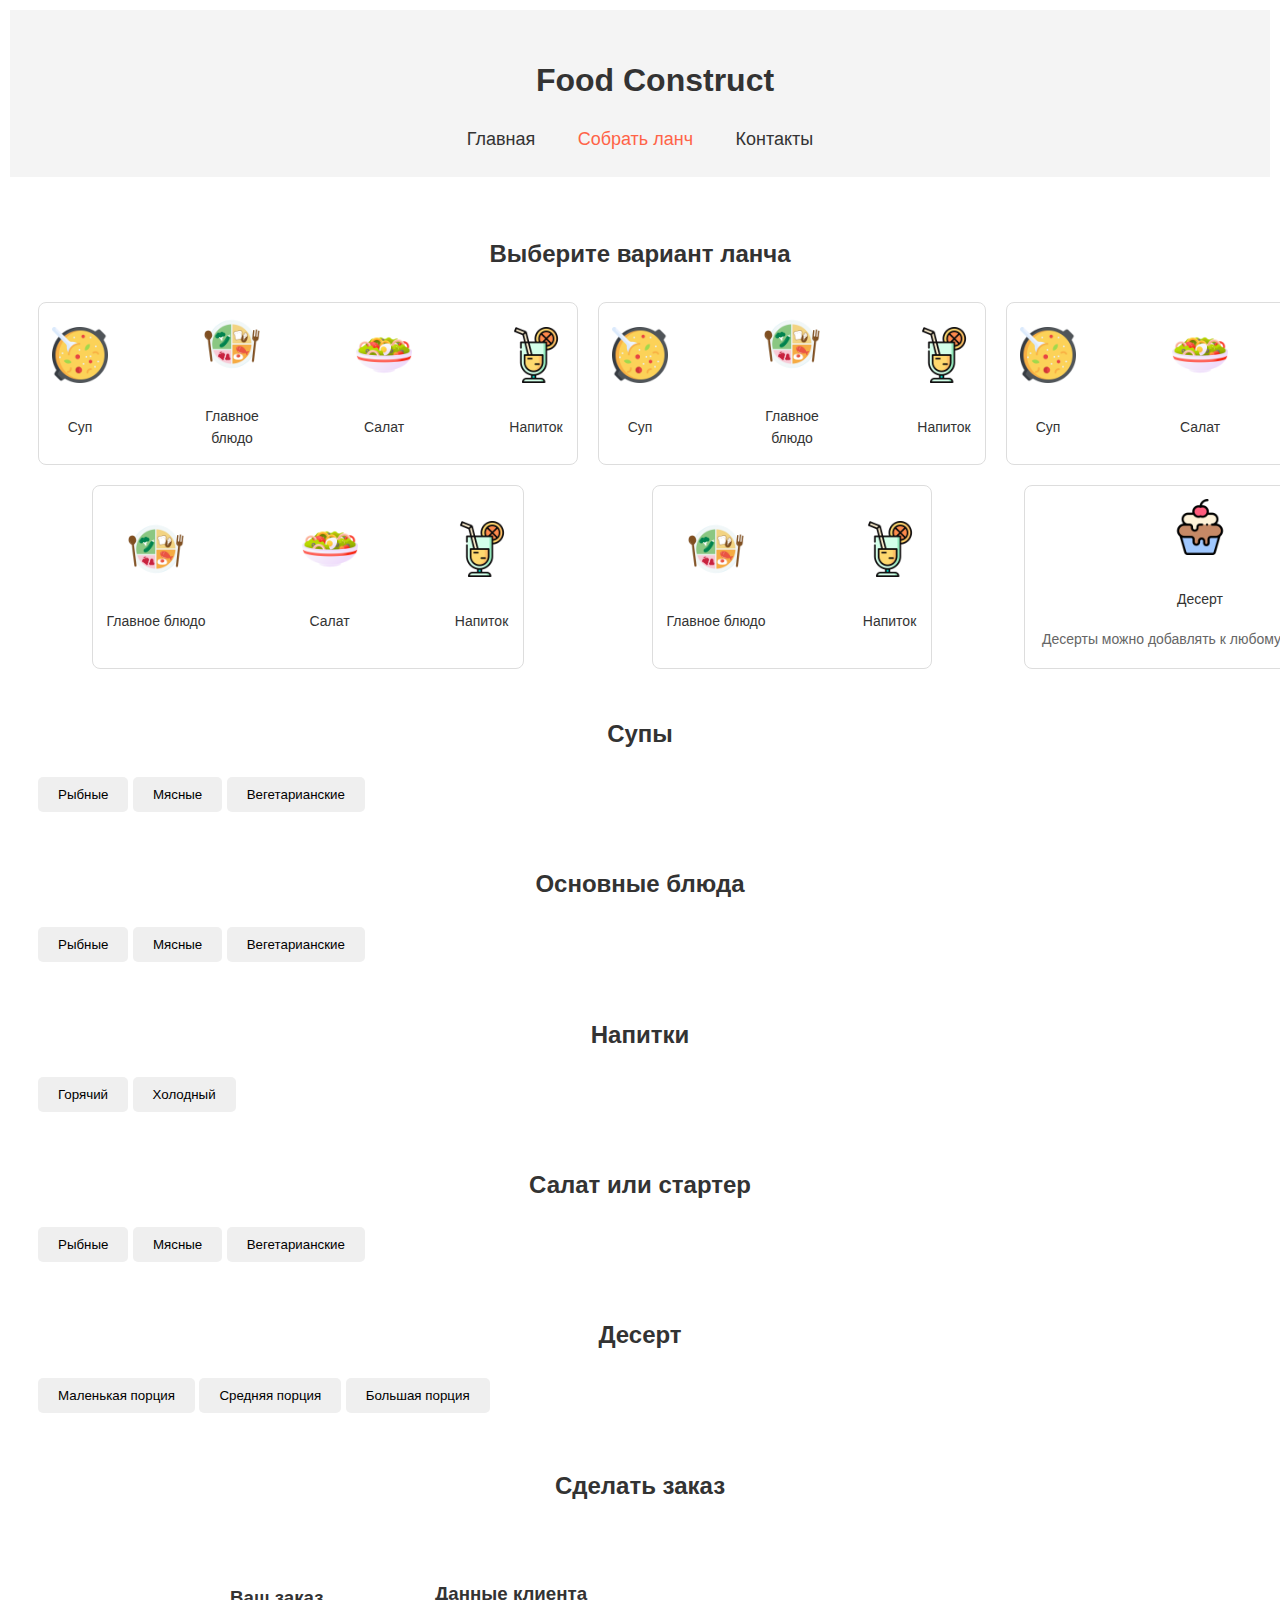
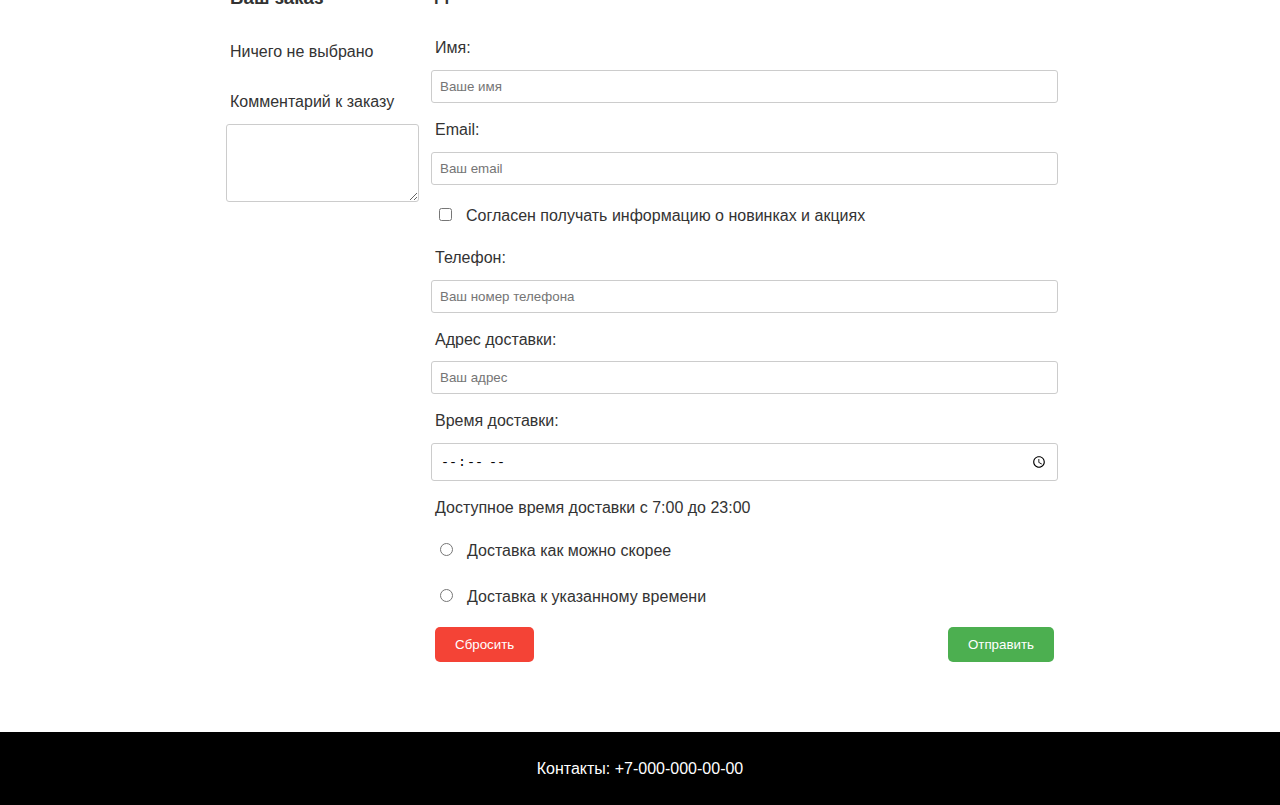
==== commit 1e3e3e08: "ads" ====
--- a/lunch.html
+++ b/lunch.html
@@ -8,8 +8,8 @@
     <link rel="stylesheet" href="./css/lunch.css"> <!-- Additional styles for this page -->
     <link rel="stylesheet" href="./css/lunch_combo.css">
     <link href="https://fonts.googleapis.com/css2?family=Roboto:wght@400;700&display=swap" rel="stylesheet">
-    <script src="./test.js" type="text/javascript"></script>
-    <script src="./test2.js" type="text/javascript"></script>
+    <script src="./dishdisplay.js" type="text/javascript"></script>
+    <script src="./order.js" type="text/javascript"></script>
 </head>
 <body>
   <!-- <script src="./dishes.js" type="module"></script> --> 
@@ -123,7 +123,7 @@
     <section id="soups">
         <h2>Супы</h2>
         <div class="filters">
-          <button class="filter-btn grid-container" data-kind="fish">Рыбные</button>
+          <button class="filter-btn" data-kind="fish">Рыбные</button>
           <button class="filter-btn" data-kind="meat">Мясные</button>
           <button class="filter-btn" data-kind="veg">Вегетарианские</button>
         </div>
